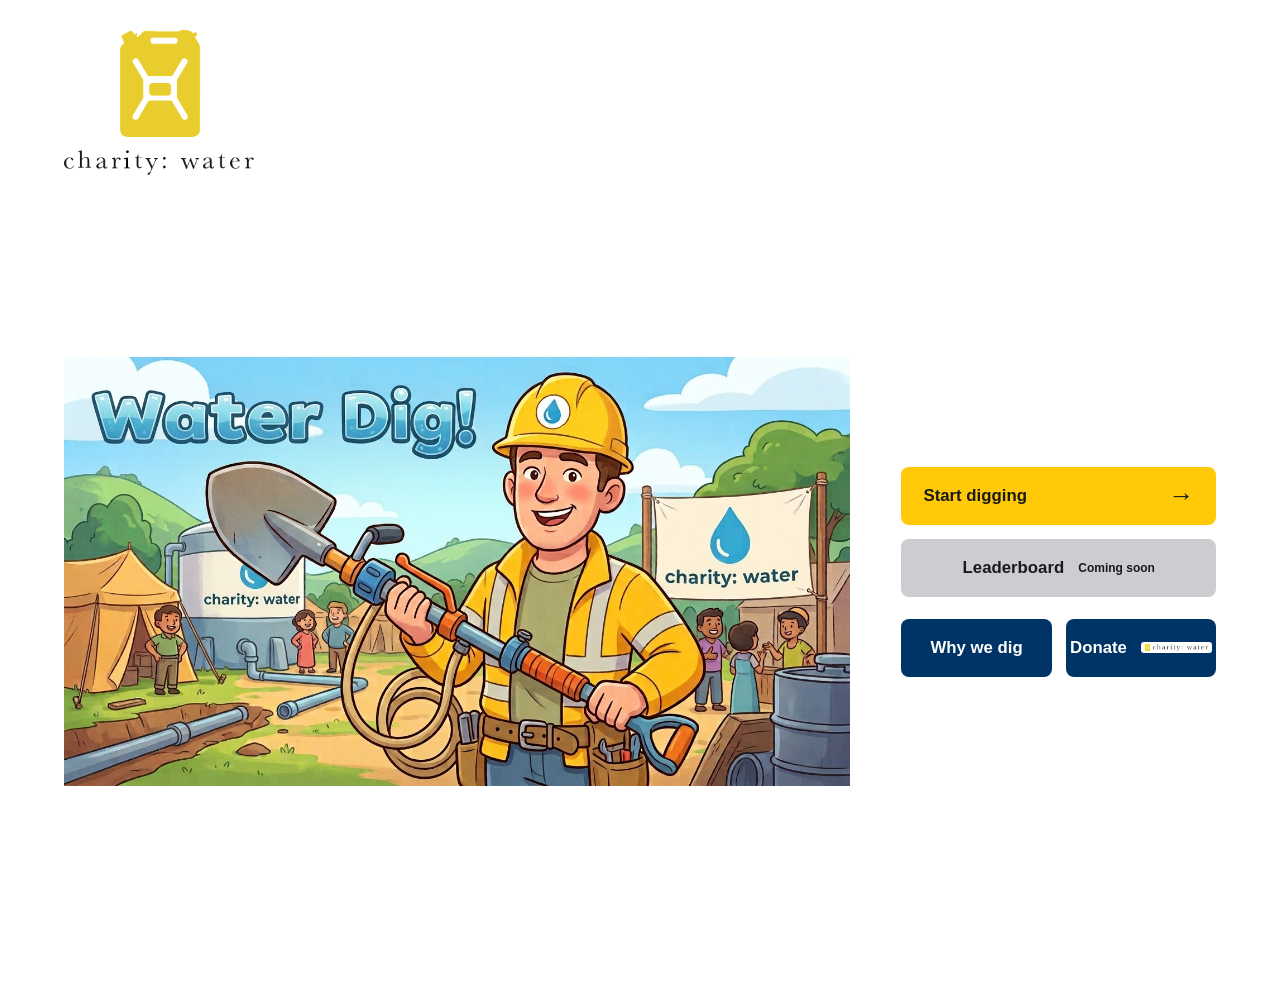
==== index.html @ 1dd49e78 "Initial commit" ====
<!DOCTYPE html>
<html lang="en">
<head>
    <meta charset="UTF-8">
    <meta name="viewport" content="width=device-width, initial-scale=1.0">
    <meta name="theme-color" content="#ffffff">
    <title>charity: water</title>
    <link rel="stylesheet" href="styles.css">
</head>
<body>
    <header class="site-header">
        <h1 class="wordmark">
            <img src="img/cw_logo.png" alt="charity: water">
        </h1>
    </header>

    <main class="home-screen">
        <div class="image-space">
            <img class="title-image" src="img/game_title_image.png" alt="Water Dig! illustration with a well digger and community">
        </div>

        <nav class="menu" aria-label="Main menu">
            <a class="menu-button start-button" href="game.html">
                Start digging <span class="arrow" aria-hidden="true">&rarr;</span>
            </a>
            <button class="menu-button leaderboard-button" type="button" disabled>
                Leaderboard <span class="coming-soon">Coming soon</span>
            </button>
            <div class="secondary-actions">
                <a class="menu-button secondary-button" href="https://www.charitywater.org/our-work?_gl=1*4pugwn*_up*MQ..*_gs*MQ..&amp;gclid=CjwKCAjw0LzWBhBOEiwAKQd0cIA-X7klRmWoJybeHogKnyyJiwslypo9ryMCMNLgmh31uJA9SZYtSxoCBrEQAvD_BwE&amp;gbraid=0AAAAADNj5D9Z6fBlp6_cvAuyee0oKlpTj" target="_blank" rel="noopener noreferrer">Why we dig</a>
                <a class="menu-button secondary-button donate-button" href="https://www.charitywater.org/donate?_gl=1*111evlt*_up*MQ..*_gs*MQ..&amp;gclid=CjwKCAjw0LzWBhBOEiwAKQd0cIA-X7klRmWoJybeHogKnyyJiwslypo9ryMCMNLgmh31uJA9SZYtSxoCBrEQAvD_BwE&amp;gbraid=0AAAAADNj5D9Z6fBlp6_cvAuyee0oKlpTj" target="_blank" rel="noopener noreferrer">
                    Donate <img src="img/cw_logo_horizontal.png" alt="">
                </a>
            </div>
        </nav>
    </main>

    <script src="script.js"></script>
</body>
</html>
---- styles.css ----
:root {
    --cw-yellow: #ffc907;
    --cw-navy: #003366;
    --cw-light-blue: #77a8bb;
    --cw-cream: #fff7e1;
    --cw-charcoal: #1a1a1a;
    --cw-rust: #bf6c46;
    --cw-gray: #cbcdd1;
    color-scheme: light;
    font-family: Arial, Helvetica, sans-serif;
    color: var(--cw-charcoal);
    background: #fff;
    font-synthesis: none;
}

* {
    box-sizing: border-box;
}

body {
    min-height: 100vh;
    margin: 0;
    padding: 0 5%;
}

.site-header {
    padding: 30px 0;
}

.wordmark {
    margin: 0;
    line-height: 0;
}

.wordmark img {
    display: block;
    width: clamp(130px, 16vw, 190px);
    height: auto;
}

.donate-button img {
    display: block;
    width: min(56%, 116px);
    height: auto;
    padding: 2px 4px;
    border-radius: 3px;
    background: #fff;
}

.home-screen {
    display: grid;
    grid-template-columns: minmax(0, 1.8fr) minmax(260px, 0.72fr);
    align-items: center;
    gap: clamp(24px, 4vw, 64px);
    max-width: 1400px;
    min-height: calc(100vh - 110px);
    margin: 0 auto;
    padding: 0 0 56px;
}

.image-space {
    min-height: 380px;
}

.title-image {
    display: block;
    width: 100%;
    height: auto;
    object-fit: contain;
}

.menu {
    display: flex;
    flex-direction: column;
    gap: 14px;
}

.menu-button {
    display: flex;
    min-height: 58px;
    align-items: center;
    justify-content: center;
    gap: 14px;
    border: 0;
    border-radius: 8px;
    color: var(--cw-charcoal);
    font: inherit;
    font-size: 1.05rem;
    font-weight: 700;
    text-decoration: none;
}

.start-button {
    justify-content: space-between;
    padding: 0 22px;
    background: var(--cw-yellow);
    cursor: pointer;
}

.start-button:hover {
    background: var(--cw-navy);
    color: #fff;
}

.arrow {
    font-size: 1.6rem;
    line-height: 1;
}

.leaderboard-button {
    position: relative;
    padding: 0 18px;
    background: var(--cw-gray);
    color: var(--cw-charcoal);
    cursor: not-allowed;
}

.coming-soon {
    font-size: 0.75rem;
    font-weight: 600;
}

.secondary-actions {
    display: grid;
    grid-template-columns: 1fr 1fr;
    gap: 14px;
    margin-top: 8px;
}

.secondary-button {
    padding: 0 12px;
    background: var(--cw-navy);
    color: #fff;
    cursor: pointer;
}

.secondary-button:hover {
    background: var(--cw-light-blue);
    color: var(--cw-charcoal);
}

.menu-button:focus-visible {
    outline: 3px solid var(--cw-navy);
    outline-offset: 3px;
}

@media (max-width: 700px) {
    body {
        padding: 0 6%;
    }

    .site-header {
        padding: 24px 0 12px;
    }

    .home-screen {
        grid-template-columns: 1fr;
        gap: 18px;
        min-height: auto;
        padding: 0 0 40px;
    }

    .image-space {
        min-height: min(48vh, 420px);
    }
}
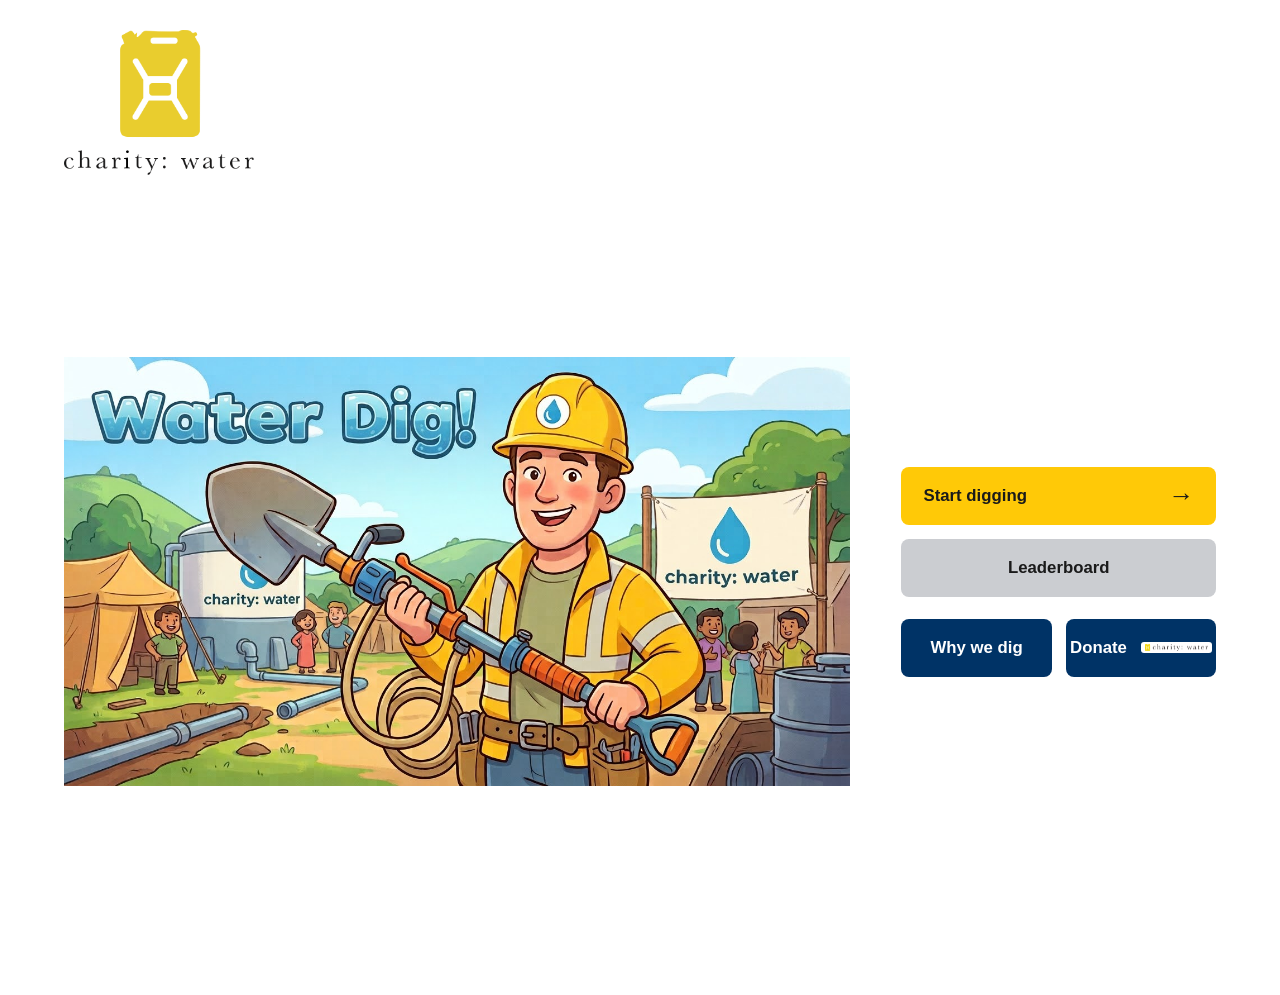
==== commit feacb4fc: "Leaderboard added" ====
--- a/index.html
+++ b/index.html
@@ -23,9 +23,7 @@
             <a class="menu-button start-button" href="game.html">
                 Start digging <span class="arrow" aria-hidden="true">&rarr;</span>
             </a>
-            <button class="menu-button leaderboard-button" type="button" disabled>
-                Leaderboard <span class="coming-soon">Coming soon</span>
-            </button>
+            <a class="menu-button leaderboard-button" href="leaderboard.html">Leaderboard</a>
             <div class="secondary-actions">
                 <a class="menu-button secondary-button" href="https://www.charitywater.org/our-work?_gl=1*4pugwn*_up*MQ..*_gs*MQ..&amp;gclid=CjwKCAjw0LzWBhBOEiwAKQd0cIA-X7klRmWoJybeHogKnyyJiwslypo9ryMCMNLgmh31uJA9SZYtSxoCBrEQAvD_BwE&amp;gbraid=0AAAAADNj5D9Z6fBlp6_cvAuyee0oKlpTj" target="_blank" rel="noopener noreferrer">Why we dig</a>
                 <a class="menu-button secondary-button donate-button" href="https://www.charitywater.org/donate?_gl=1*111evlt*_up*MQ..*_gs*MQ..&amp;gclid=CjwKCAjw0LzWBhBOEiwAKQd0cIA-X7klRmWoJybeHogKnyyJiwslypo9ryMCMNLgmh31uJA9SZYtSxoCBrEQAvD_BwE&amp;gbraid=0AAAAADNj5D9Z6fBlp6_cvAuyee0oKlpTj" target="_blank" rel="noopener noreferrer">
--- a/styles.css
+++ b/styles.css
@@ -108,11 +108,15 @@
 }
 
 .leaderboard-button {
-    position: relative;
     padding: 0 18px;
     background: var(--cw-gray);
     color: var(--cw-charcoal);
-    cursor: not-allowed;
+    cursor: pointer;
+}
+
+.leaderboard-button:hover {
+    background: var(--cw-navy);
+    color: #fff;
 }
 
 .coming-soon {
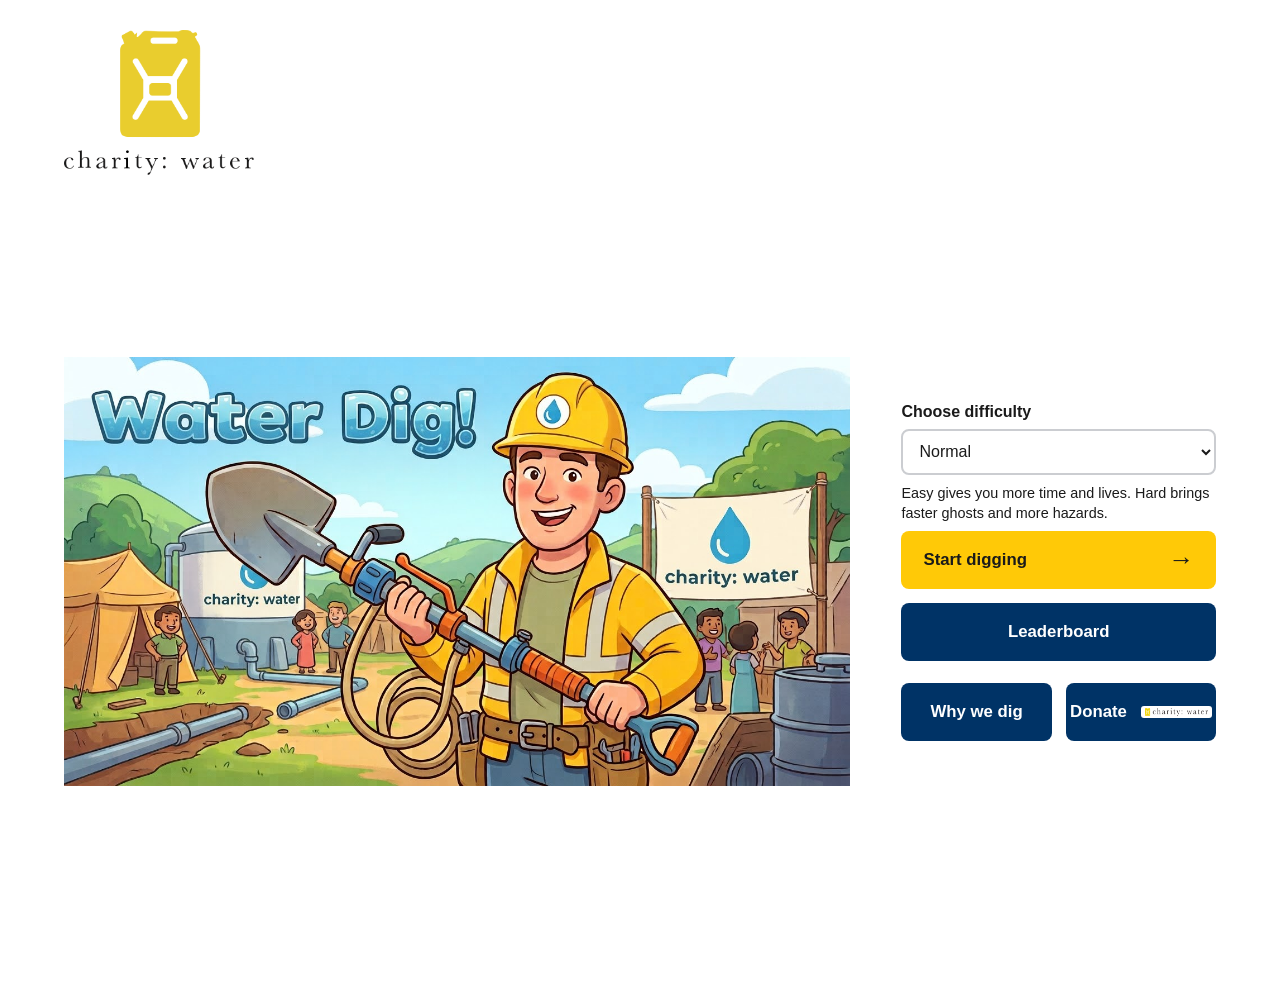
==== commit c55c8212: "Difficulty modes added." ====
--- a/index.html
+++ b/index.html
@@ -20,9 +20,18 @@
         </div>
 
         <nav class="menu" aria-label="Main menu">
-            <a class="menu-button start-button" href="game.html">
-                Start digging <span class="arrow" aria-hidden="true">&rarr;</span>
-            </a>
+            <form class="start-game-form" action="game.html" method="get">
+                <label for="difficulty-select">Choose difficulty</label>
+                <select id="difficulty-select" name="difficulty">
+                    <option value="easy">Easy</option>
+                    <option value="normal" selected>Normal</option>
+                    <option value="hard">Hard</option>
+                </select>
+                <p class="difficulty-hint">Easy gives you more time and lives. Hard brings faster ghosts and more hazards.</p>
+                <button class="menu-button start-button" type="submit">
+                    Start digging <span class="arrow" aria-hidden="true">&rarr;</span>
+                </button>
+            </form>
             <a class="menu-button leaderboard-button" href="leaderboard.html">Leaderboard</a>
             <div class="secondary-actions">
                 <a class="menu-button secondary-button" href="https://www.charitywater.org/our-work?_gl=1*4pugwn*_up*MQ..*_gs*MQ..&amp;gclid=CjwKCAjw0LzWBhBOEiwAKQd0cIA-X7klRmWoJybeHogKnyyJiwslypo9ryMCMNLgmh31uJA9SZYtSxoCBrEQAvD_BwE&amp;gbraid=0AAAAADNj5D9Z6fBlp6_cvAuyee0oKlpTj" target="_blank" rel="noopener noreferrer">Why we dig</a>
--- a/styles.css
+++ b/styles.css
@@ -90,6 +90,37 @@
     text-decoration: none;
 }
 
+.start-game-form {
+    display: grid;
+    gap: 8px;
+}
+
+.start-game-form label {
+    font-weight: 700;
+}
+
+.start-game-form select {
+    min-height: 46px;
+    padding: 0 12px;
+    border: 2px solid var(--cw-gray);
+    border-radius: 8px;
+    background: #fff;
+    color: var(--cw-charcoal);
+    font: inherit;
+}
+
+.start-game-form select:focus-visible {
+    outline: 3px solid var(--cw-navy);
+    outline-offset: 3px;
+}
+
+.difficulty-hint {
+    margin: 0;
+    color: var(--cw-charcoal);
+    font-size: 0.9rem;
+    line-height: 1.4;
+}
+
 .start-button {
     justify-content: space-between;
     padding: 0 22px;
@@ -109,14 +140,14 @@
 
 .leaderboard-button {
     padding: 0 18px;
-    background: var(--cw-gray);
-    color: var(--cw-charcoal);
-    cursor: pointer;
-}
-
-.leaderboard-button:hover {
     background: var(--cw-navy);
     color: #fff;
+    cursor: pointer;
+}
+
+.leaderboard-button:hover {
+    background: var(--cw-light-blue);
+    color: var(--cw-charcoal);
 }
 
 .coming-soon {
